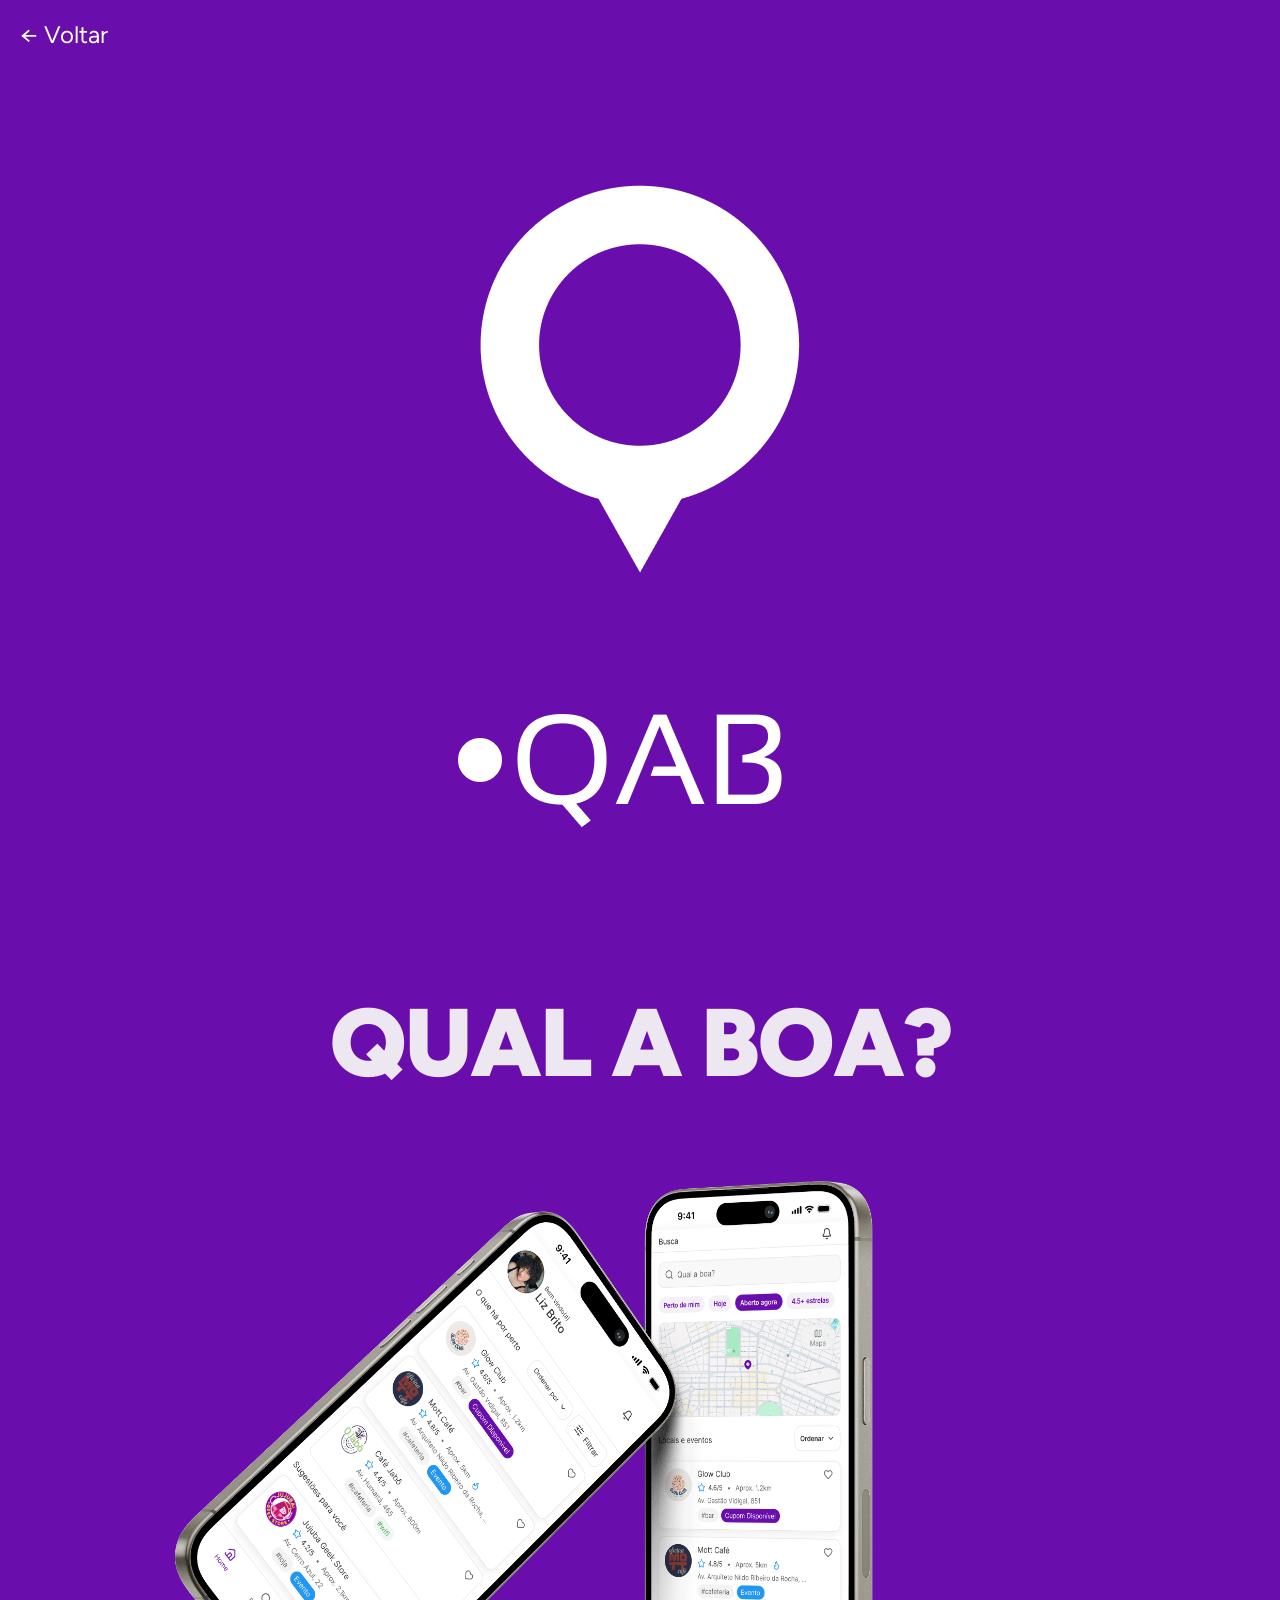
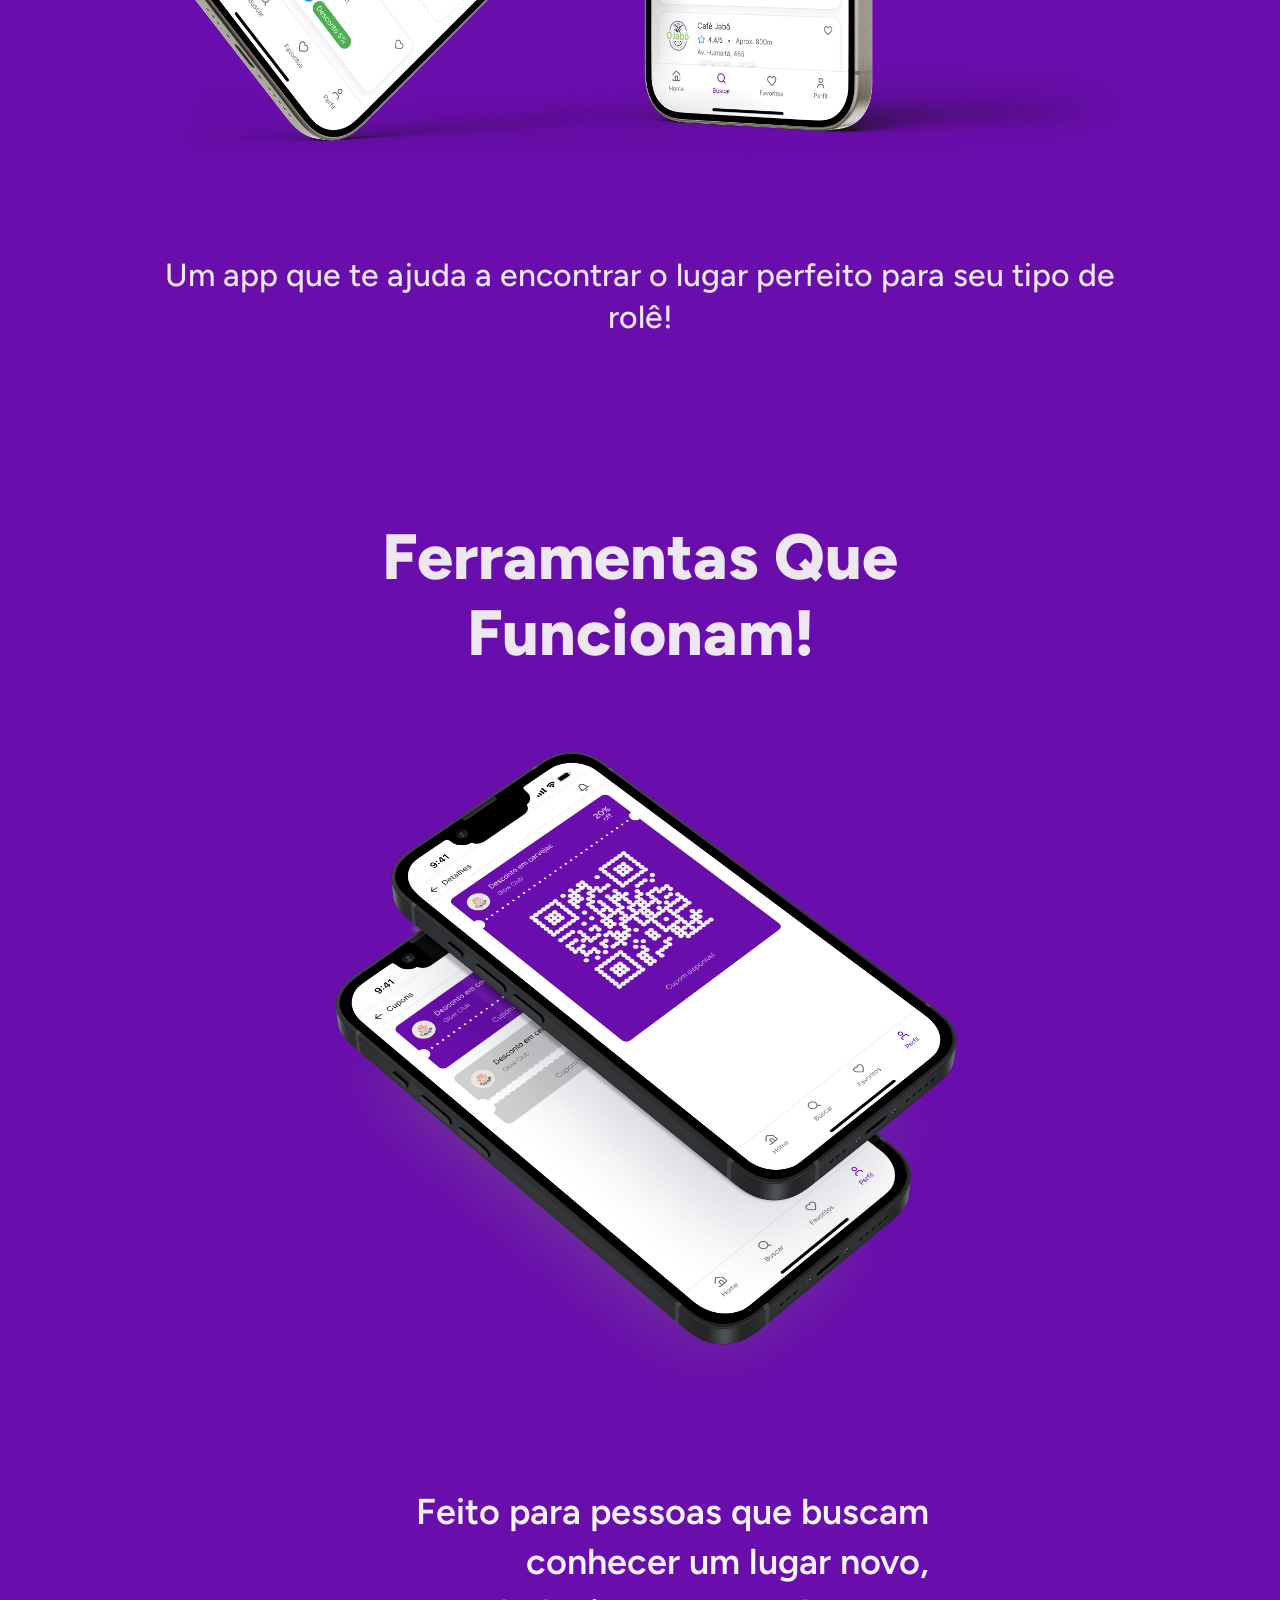
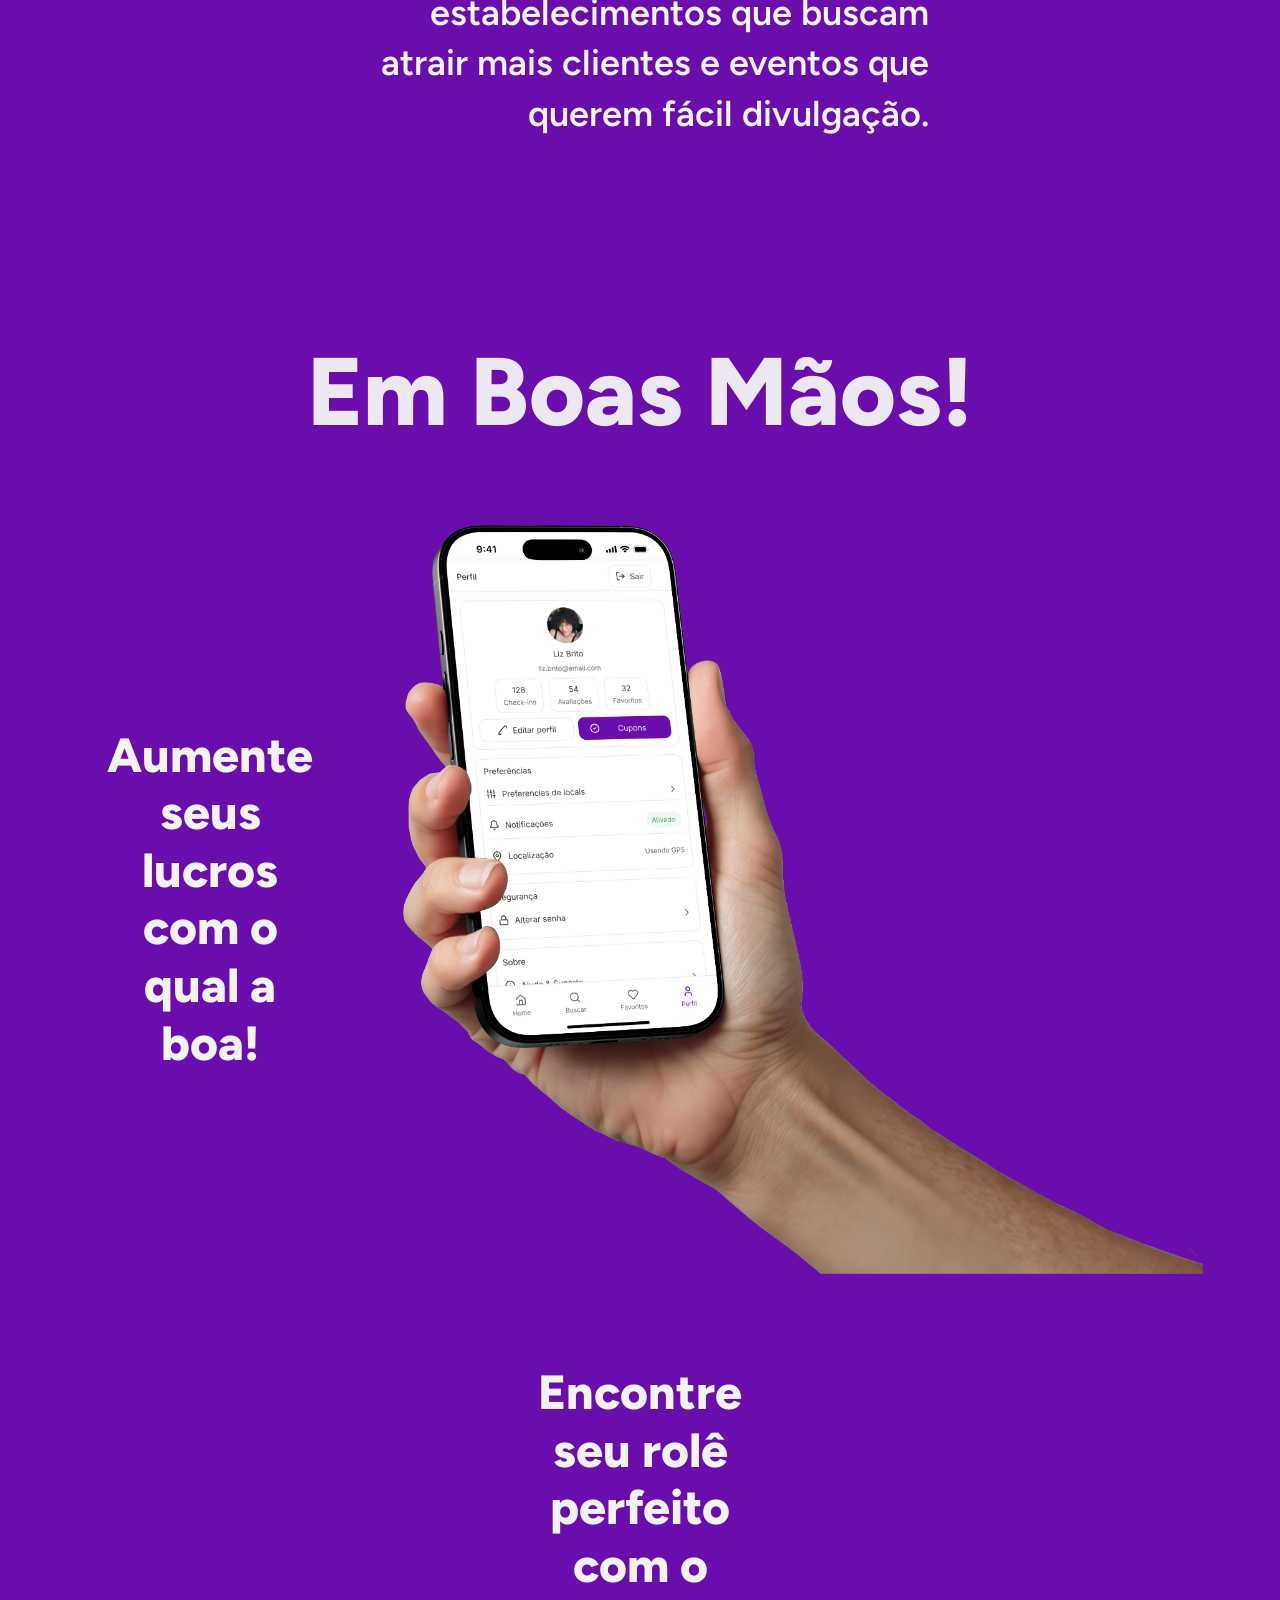
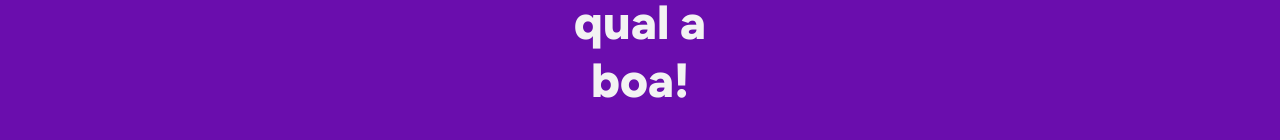
==== QUAL A BOA/index.html @ dbcb4e66 "qual a boa" ====
<!DOCTYPE html>
<html lang="pt-BR">
<head>
    <meta charset="UTF-8">
    <meta name="viewport" content="width=device-width, initial-scale=1.0">
    <title>Qual a Boa? - Encontre o lugar perfeito</title>
    <link rel="preconnect" href="https://fonts.googleapis.com">
    <link rel="preconnect" href="https://fonts.gstatic.com" crossorigin>
    <link href="https://fonts.googleapis.com/css2?family=Figtree:ital,wght@0,300..900;1,300..900&display=swap" rel="stylesheet">
    <link rel="stylesheet" href="styles.css">
    <link rel="stylesheet" href="https://cdnjs.cloudflare.com/ajax/libs/font-awesome/6.0.0/css/all.min.css">
</head>
<body>
    <a href="../index.html" class="back-button">← Voltar</a>

    <div class="container">
        <section class="logo-section">
            <div class="logo-content fade-in-down">
                <img src="assets/logo.png" alt="Qual a Boa Logo" class="logo-image">
            </div>
        </section>

        <section class="hero-section">
            <div class="hero-content">
                <h1 class="hero-title fade-in-up">QUAL A BOA?</h1>
                <div class="phones-container fade-in-up animation-delay-2">
                    <img src="assets/principal.png" alt="App preview" class="phones-image bounce-subtle">
                </div>
                 <p class="hero-subtitle fade-in-up animation-delay-1">Um app que te ajuda a encontrar o lugar perfeito para seu tipo de rolê!</p>
            </div>
        </section>

        <section class="tools-section">
            <h2 class="section-title fade-in-up">Ferramentas que funcionam!</h2>
            <div class="tools-content">
                <div class="tools-image-wrapper fade-in-left">
                    <img src="assets/cupons.png" alt="Cupons e ferramentas" class="tools-image">
                </div>
                <div class="tools-text fade-in-right">
                    <p>Feito para pessoas que buscam conhecer um lugar novo, estabelecimentos que buscam atrair mais clientes e eventos que querem fácil divulgação.</p>
                </div>
            </div>
        </section>

        <section class="benefits-section">
            <h2 class="benefits-title fade-in-up">Em boas mãos!</h2>
            <div class="benefits-content">
                <div class="benefit-card left-card fade-in-right">
                    <h3>Aumente seus lucros com o qual a boa!</h3>
                </div>
                <div class="benefits-image-wrapper fade-in-left">
                    <img src="assets/perfil.png" alt="App em mãos" class="benefits-image scale-up">
                </div>
                <div class="benefit-card right-card fade-in-right animation-delay-1">
                    <h3>Encontre seu rolê perfeito com o qual a boa!</h3>
                </div>
            </div>
        </section>
    </div>

    <script>
        document.querySelectorAll('a').forEach(link => {
            if (link.hostname === window.location.hostname) {
                link.addEventListener('click', function (e) {
                    e.preventDefault();
                    const href = this.href;
                    document.body.classList.add("fade-out");
                    setTimeout(() => {
                        window.location.href = href;
                    }, 500);
                });
            }
        });
    </script>
</body>
</html>
---- QUAL A BOA/styles.css ----
* {
    margin: 0;
    padding: 0;
    box-sizing: border-box;
}

.back-button {
    position: absolute;
    top: 20px;
    left: 20px;
    font-size: 1.5rem;
    color: white;
    text-decoration: none;
    transition: opacity 0.3s ease-in-out;
    z-index: 1000;
}

.back-button:hover {
    opacity: 0.6;
}

.fade-out {
    opacity: 0;
    transition: opacity 0.5s ease-in-out;
}

html, body {
    font-family: 'Figtree', -apple-system, BlinkMacSystemFont, 'Segoe UI', sans-serif;
    background-color: #6a0dad;
    color: #f3f3f3;
    overflow-x: hidden;
    scroll-behavior: smooth;
}

@keyframes fadeInDown {
    from {
        opacity: 0;
        transform: translateY(-30px);
    }
    to {
        opacity: 1;
        transform: translateY(0);
    }
}

@keyframes fadeInUp {
    from {
        opacity: 0;
        transform: translateY(30px);
    }
    to {
        opacity: 1;
        transform: translateY(0);
    }
}

@keyframes fadeInLeft {
    from {
        opacity: 0;
        transform: translateX(-30px);
    }
    to {
        opacity: 1;
        transform: translateX(0);
    }
}

@keyframes fadeInRight {
    from {
        opacity: 0;
        transform: translateX(30px);
    }
    to {
        opacity: 1;
        transform: translateX(0);
    }
}

@keyframes bounceSubtle {
    0%, 100% {
        transform: translateY(0);
    }
    50% {
        transform: translateY(-20px);
    }
}

@keyframes scaleUp {
    from {
        opacity: 0;
        transform: scale(0.9);
    }
    to {
        opacity: 1;
        transform: scale(1);
    }
}

.fade-in-down {
    animation: fadeInDown 0.8s ease-out;
}

.fade-in-up {
    animation: fadeInUp 0.8s ease-out;
}

.fade-in-left {
    animation: fadeInLeft 0.8s ease-out;
}

.fade-in-right {
    animation: fadeInRight 0.8s ease-out;
}

.bounce-subtle {
    animation: bounceSubtle 3s ease-in-out infinite;
}

.scale-up {
    animation: scaleUp 0.8s ease-out;
}

.animation-delay-1 {
    animation-delay: 0.2s;
}

.animation-delay-2 {
    animation-delay: 0.4s;
}

.container {
    width: 100%;
    min-height: 100vh;
    position: relative;
}

.logo-section {
    display: flex;
    justify-content: center;
    align-items: center;
    padding: 60px 20px;
    min-height: 500px;
}

.logo-content {
    display: flex;
    justify-content: center;
    align-items: center;
    width: 100%;
    max-width: 960px;
}

.logo-image {
    width: 960px;
    max-width: 100%;
    height: auto;
    object-fit: contain;
}

.hero-section {
    padding: 80px 20px;
    text-align: center;
}

.hero-content {
    display: flex;
    flex-direction: column;
    align-items: center;
    gap: 50px;
}

.hero-title {
    font-size: 96px;
    font-weight: 900;
    line-height: 1;
    color: rgba(243, 243, 243, 0.95);
    letter-spacing: -2px;
    text-transform: uppercase;
    white-space: nowrap;
}

.hero-subtitle {
    font-size: 32px;
    font-weight: 500;
    color: rgba(243, 243, 243, 0.95);
    max-width: 1013px;
    line-height: 1.3;
}

.phones-container {
    margin: 40px 0;
    display: flex;
    justify-content: center;
    width: 100%;
}

.phones-image {
    width: 1012px;
    max-width: 100%;
    height: auto;
    object-fit: contain;
}

.tools-section {
    padding: 100px 20px;
    display: flex;
    flex-direction: column;
    align-items: center;
    gap: 80px;
}

.section-title {
    font-size: 64px;
    font-weight: 800;
    color: rgba(243, 243, 243, 0.95);
    text-align: center;
    max-width: 864px;
    line-height: 1.2;
    text-transform: capitalize;
}

.tools-content {
    display: flex;
    flex-wrap: wrap;
    align-items: center;
    justify-content: center;
    gap: 80px;
    width: 100%;
    max-width: 1400px;
}

.tools-image-wrapper {
    flex: 0 1 634px;
    display: flex;
    justify-content: center;
}

.tools-image {
    width: 634px;
    max-width: 100%;
    height: auto;
    object-fit: contain;
}

.tools-text {
    flex: 0 1 578px;
    display: flex;
    align-items: center;
}

.tools-text p {
    font-size: 36px;
    font-weight: 600;
    line-height: 1.4;
    color: #f3f3f3;
    text-align: right;
    max-width: 578px;
    margin-left: auto;
}

.benefits-section {
    padding: 100px 20px 0 20px;
    display: flex;
    flex-direction: column;
    align-items: center;
    gap: 80px;
    min-height: 100vh;
}

.benefits-title {
    font-size: 96px;
    font-weight: 800;
    color: rgba(243, 243, 243, 0.95);
    text-align: center;
    line-height: 1.1;
    text-transform: capitalize;
}

.benefits-content {
    display: flex;
    flex-wrap: wrap;
    align-items: center;
    justify-content: center;
    gap: 60px;
    width: 100%;
    max-width: 1500px;
    flex-grow: 1;
}

.benefits-image-wrapper {
    flex: 0 1 800px;
    display: flex;
    justify-content: center;
    align-self: flex-end;
}

.benefits-image {
    width: 800px;
    max-width: 100%;
    height: auto;
    object-fit: contain;
    display: block;
    margin: 0;
}

.benefit-card {
    background-color: transparent;
    border: none;
    padding: 30px;
    transition: transform 0.3s ease;
    flex: 0 1 250px;
    display: flex;
    align-items: center;
    justify-content: center;
}

.benefit-card:hover {
    transform: translateY(-5px);
}

.benefit-card h3 {
    font-size: 48px;
    font-weight: 800;
    color: #f3f3f3;
    line-height: 1.2;
    text-align: center;
}

.left-card h3 {
    max-width: 246px;
}

.right-card h3 {
    max-width: 246px;
}

@media (max-width: 1024px) {
    .hero-title {
        font-size: 72px;
    }

    .hero-subtitle {
        font-size: 24px;
    }

    .section-title {
        font-size: 48px;
    }

    .benefits-title {
        font-size: 72px;
    }

    .benefit-card h3 {
        font-size: 36px;
    }

    .tools-text p {
        font-size: 24px;
        text-align: center;
        margin-left: 0;
    }
}

@media (max-width: 768px) {
    .hero-title {
        font-size: 48px;
    }

    .hero-subtitle {
        font-size: 18px;
    }

    .section-title {
        font-size: 36px;
    }

    .benefits-title {
        font-size: 48px;
    }

    .benefit-card h3 {
        font-size: 24px;
    }

    .tools-content,
    .benefits-content {
        gap: 30px;
    }

    .tools-text p {
        font-size: 18px;
    }

    .logo-section {
        min-height: 250px;
        padding: 20px;
    }

    .hero-section {
        padding: 40px 20px;
    }

    .tools-section {
        padding: 40px 20px;
        gap: 40px;
    }

    .benefits-section {
        padding: 40px 20px;
        gap: 40px;
    }
}

@media (max-width: 480px) {
    .hero-title {
        font-size: 36px;
    }

    .hero-subtitle {
        font-size: 16px;
    }

    .section-title {
        font-size: 28px;
    }

    .benefits-title {
        font-size: 36px;
    }

    .benefit-card h3 {
        font-size: 20px;
    }

    .tools-text p {
        font-size: 16px;
    }
}
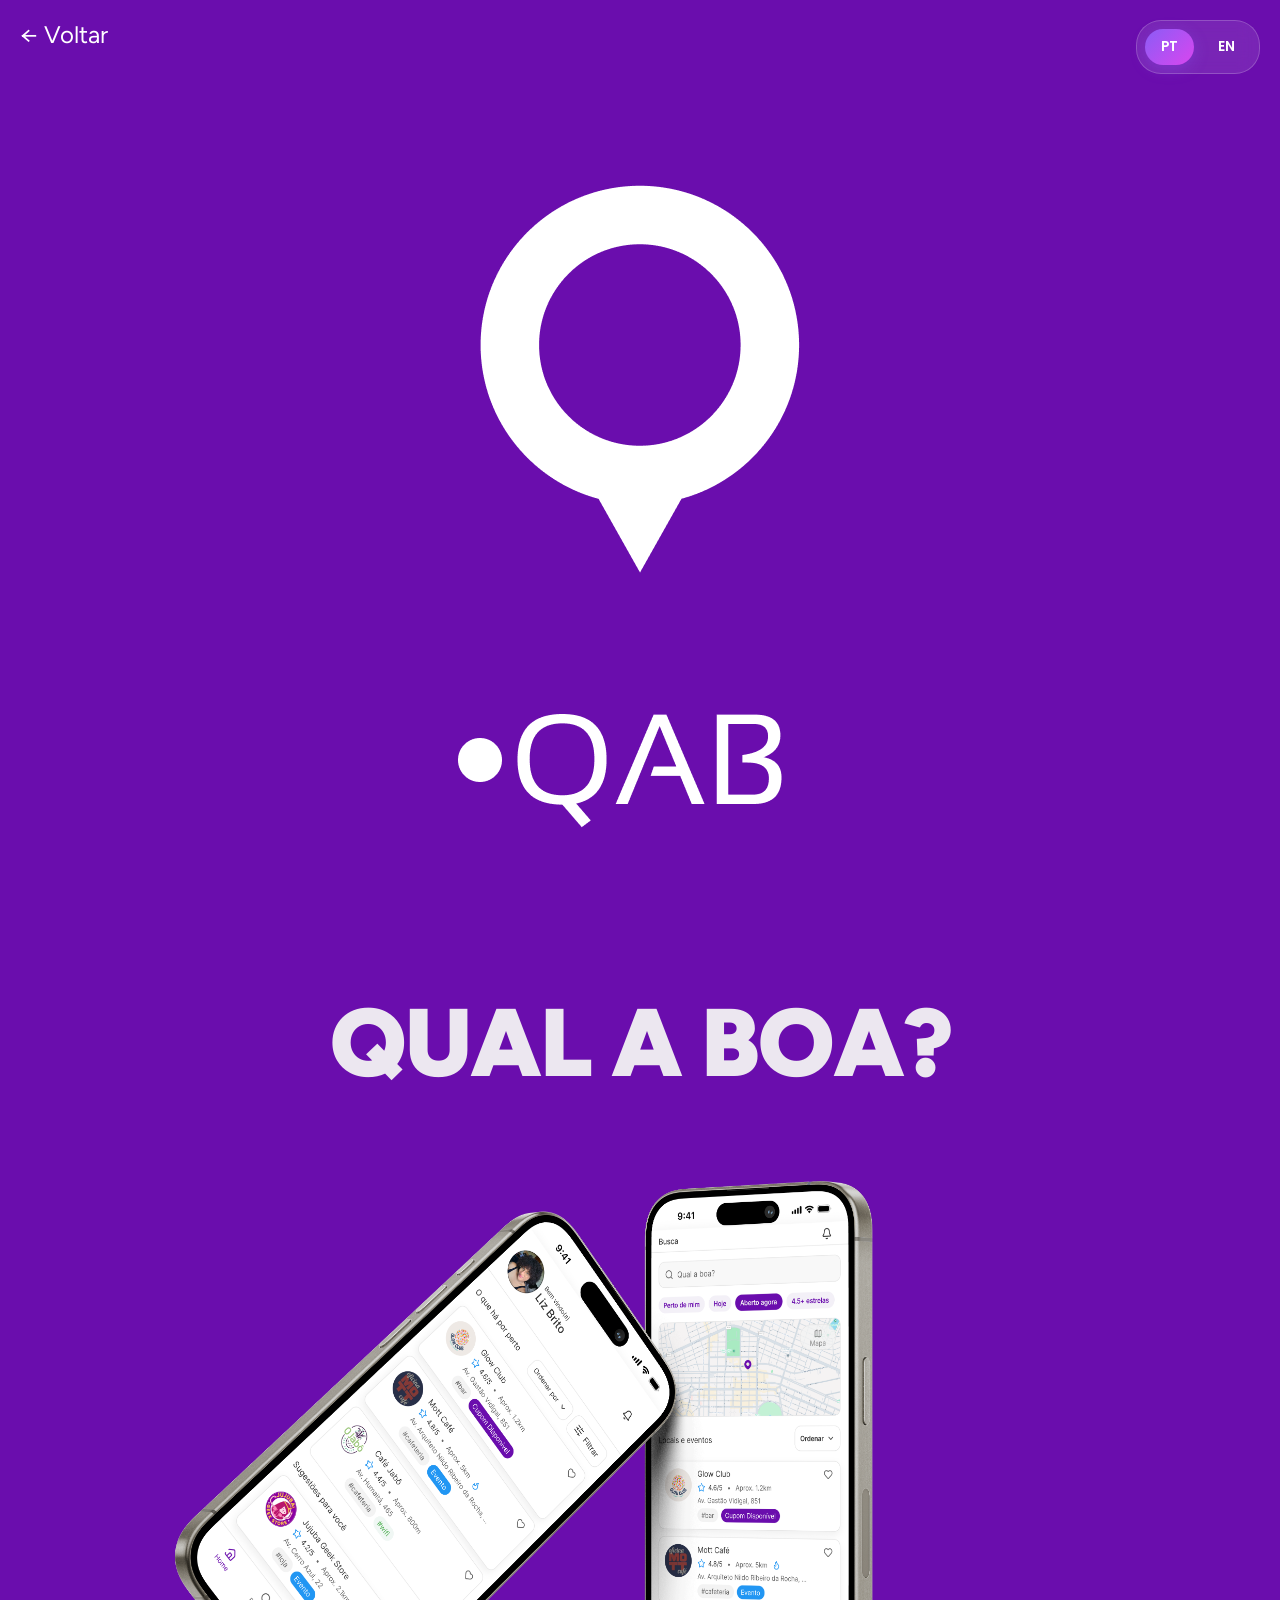
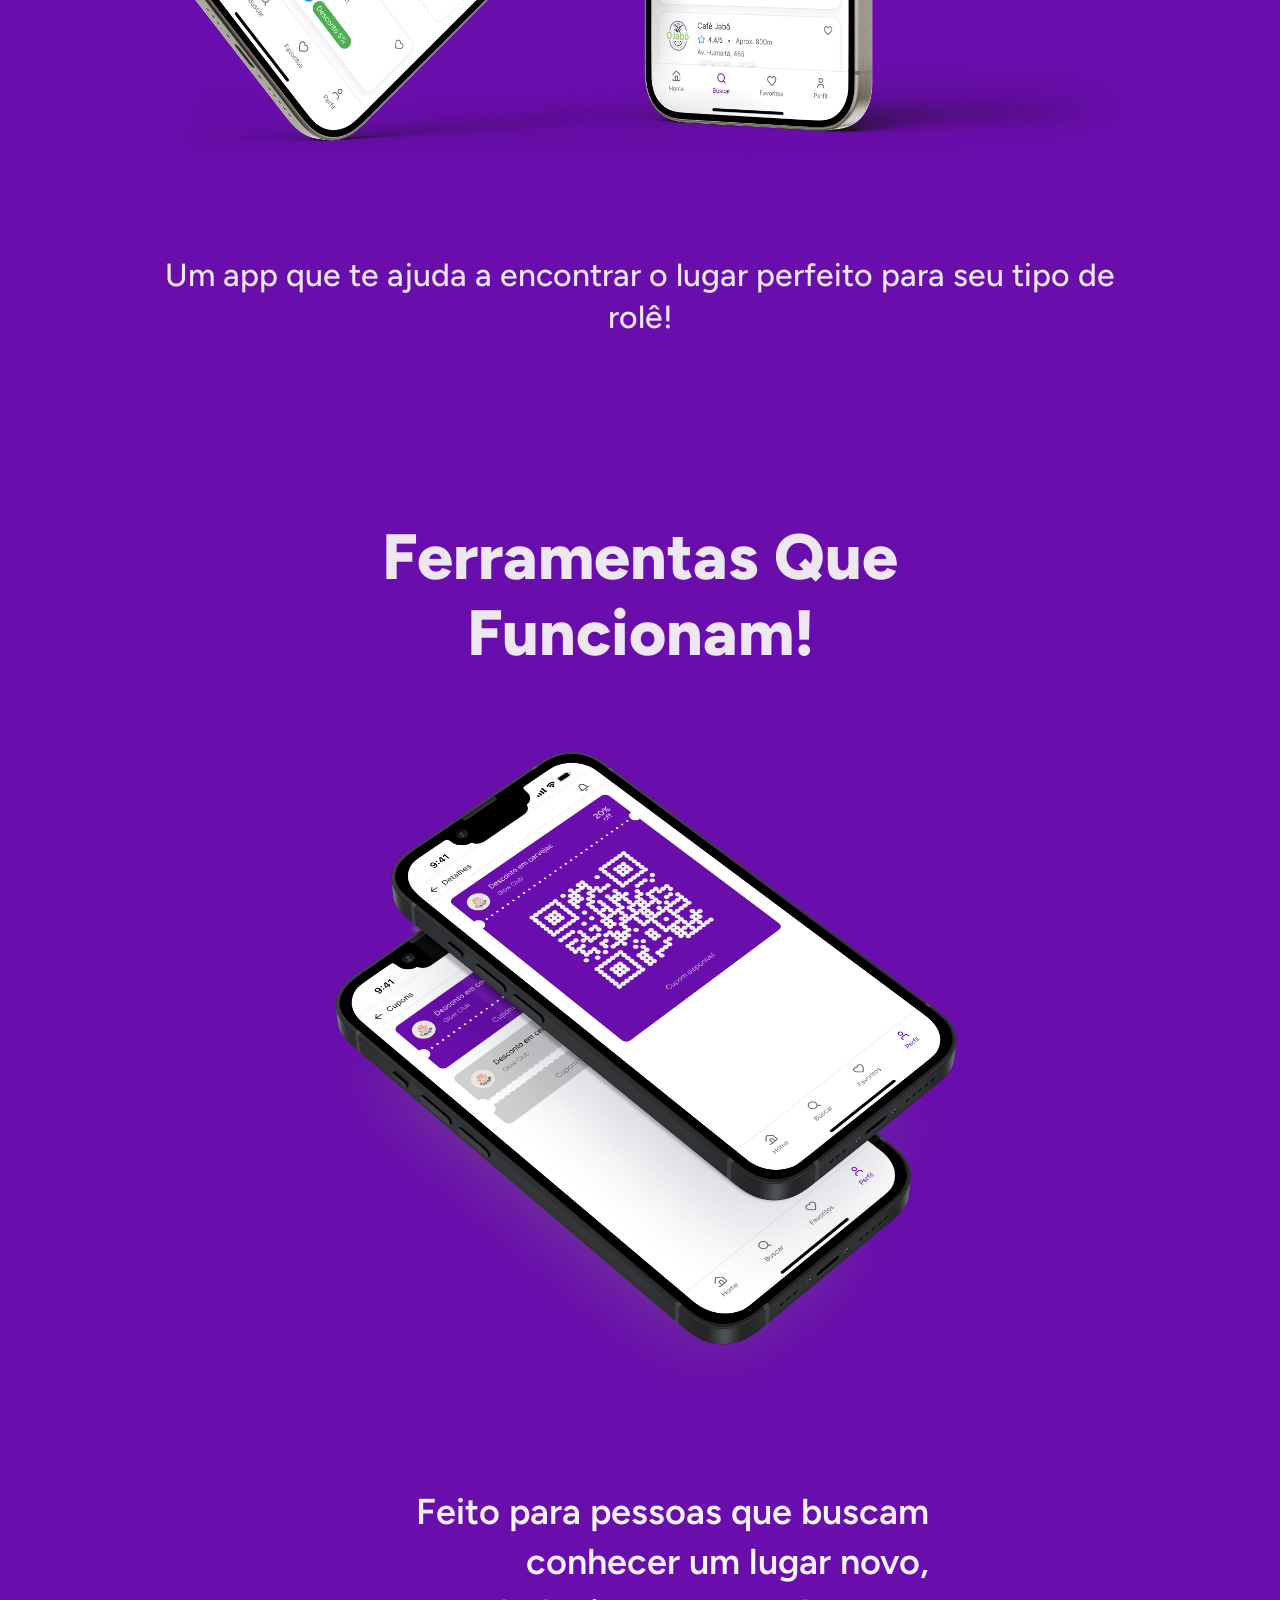
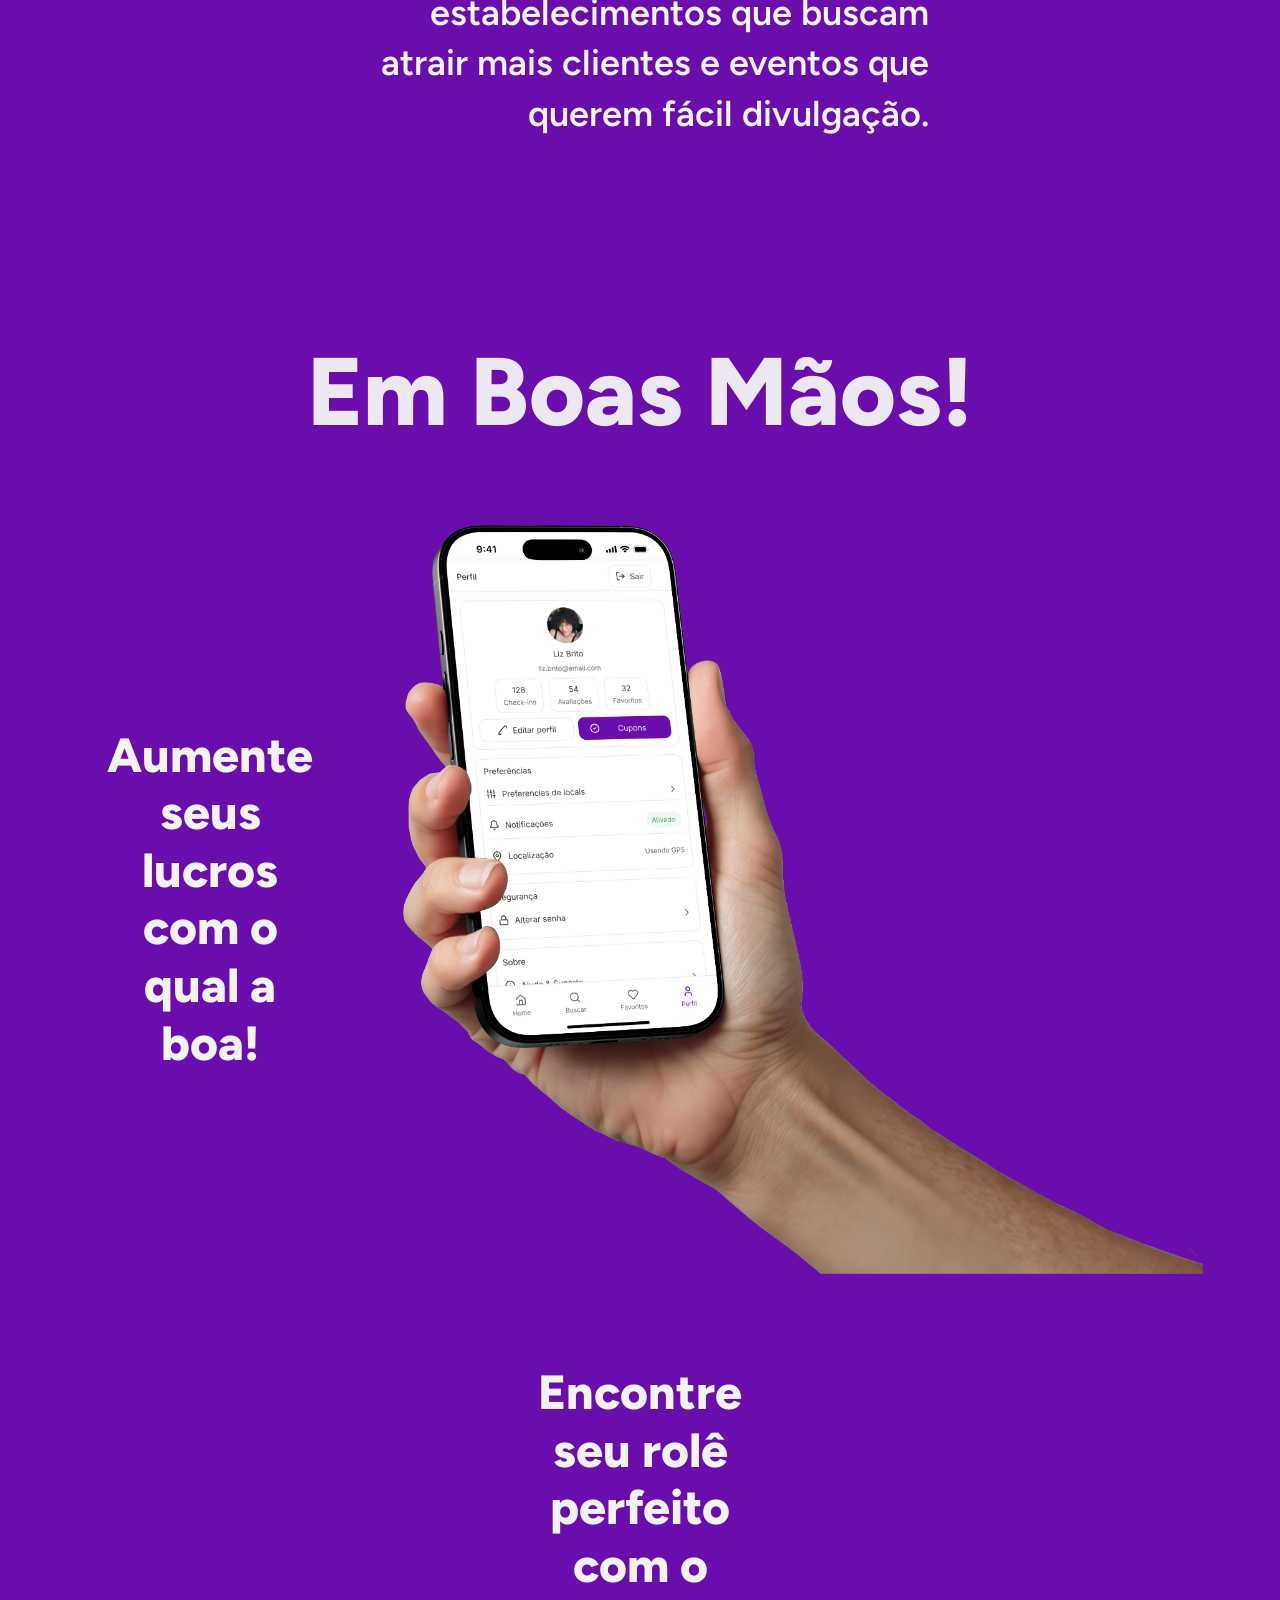
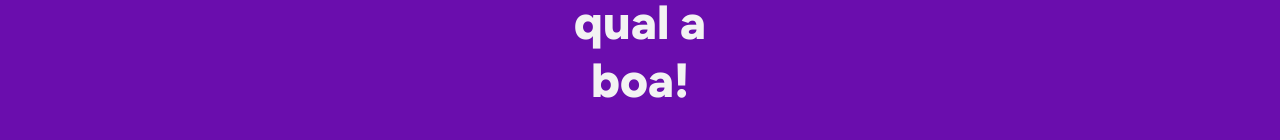
==== commit 4724ad96: "tradução das paginas" ====
--- a/QUAL A BOA/index.html
+++ b/QUAL A BOA/index.html
@@ -6,53 +6,56 @@
     <title>Qual a Boa? - Encontre o lugar perfeito</title>
     <link rel="preconnect" href="https://fonts.googleapis.com">
     <link rel="preconnect" href="https://fonts.gstatic.com" crossorigin>
+    <link href="https://fonts.googleapis.com/css2?family=Poppins&display=swap" rel="stylesheet">
     <link href="https://fonts.googleapis.com/css2?family=Figtree:ital,wght@0,300..900;1,300..900&display=swap" rel="stylesheet">
     <link rel="stylesheet" href="styles.css">
+    <link rel="stylesheet" href="../scripts/language-switcher.css">
     <link rel="stylesheet" href="https://cdnjs.cloudflare.com/ajax/libs/font-awesome/6.0.0/css/all.min.css">
+    <script src="../scripts/translations.js"></script>
 </head>
 <body>
-    <a href="../index.html" class="back-button">← Voltar</a>
+    <a href="../index.html" class="back-button" data-i18n="back-button">← Voltar</a>
 
     <div class="container">
         <section class="logo-section">
             <div class="logo-content fade-in-down">
-                <img src="assets/logo.png" alt="Qual a Boa Logo" class="logo-image">
+                <img src="assets/logo.png" alt="Qual a Boa Logo" data-i18n-alt="logo-alt" class="logo-image">
             </div>
         </section>
 
         <section class="hero-section">
             <div class="hero-content">
-                <h1 class="hero-title fade-in-up">QUAL A BOA?</h1>
+                <h1 class="hero-title fade-in-up" data-i18n="qab-title">QUAL A BOA?</h1>
                 <div class="phones-container fade-in-up animation-delay-2">
-                    <img src="assets/principal.png" alt="App preview" class="phones-image bounce-subtle">
+                    <img src="assets/principal.png" alt="App preview" data-i18n-alt="phones-alt" class="phones-image bounce-subtle">
                 </div>
-                 <p class="hero-subtitle fade-in-up animation-delay-1">Um app que te ajuda a encontrar o lugar perfeito para seu tipo de rolê!</p>
+                 <p class="hero-subtitle fade-in-up animation-delay-1" data-i18n="qab-subtitle">Um app que te ajuda a encontrar o lugar perfeito para seu tipo de rolê!</p>
             </div>
         </section>
 
         <section class="tools-section">
-            <h2 class="section-title fade-in-up">Ferramentas que funcionam!</h2>
+            <h2 class="section-title fade-in-up" data-i18n="tools-title">Ferramentas que funcionam!</h2>
             <div class="tools-content">
                 <div class="tools-image-wrapper fade-in-left">
-                    <img src="assets/cupons.png" alt="Cupons e ferramentas" class="tools-image">
+                    <img src="assets/cupons.png" alt="Cupons e ferramentas" data-i18n-alt="cupons-alt" class="tools-image">
                 </div>
                 <div class="tools-text fade-in-right">
-                    <p>Feito para pessoas que buscam conhecer um lugar novo, estabelecimentos que buscam atrair mais clientes e eventos que querem fácil divulgação.</p>
+                    <p data-i18n="tools-text">Feito para pessoas que buscam conhecer um lugar novo, estabelecimentos que buscam atrair mais clientes e eventos que querem fácil divulgação.</p>
                 </div>
             </div>
         </section>
 
         <section class="benefits-section">
-            <h2 class="benefits-title fade-in-up">Em boas mãos!</h2>
+            <h2 class="benefits-title fade-in-up" data-i18n="benefits-title">Em boas mãos!</h2>
             <div class="benefits-content">
                 <div class="benefit-card left-card fade-in-right">
-                    <h3>Aumente seus lucros com o qual a boa!</h3>
+                    <h3 data-i18n="benefits-card-1">Aumente seus lucros com o qual a boa!</h3>
                 </div>
                 <div class="benefits-image-wrapper fade-in-left">
-                    <img src="assets/perfil.png" alt="App em mãos" class="benefits-image scale-up">
+                    <img src="assets/perfil.png" alt="App em mãos" data-i18n-alt="perfil-alt" class="benefits-image scale-up">
                 </div>
                 <div class="benefit-card right-card fade-in-right animation-delay-1">
-                    <h3>Encontre seu rolê perfeito com o qual a boa!</h3>
+                    <h3 data-i18n="benefits-card-2">Encontre seu rolê perfeito com o qual a boa!</h3>
                 </div>
             </div>
         </section>
--- a/scripts/language-switcher.css
+++ b/scripts/language-switcher.css
@@ -0,0 +1,47 @@
+.language-switcher {
+    position: fixed;
+    top: 20px;
+    right: 20px;
+    display: flex;
+    gap: 8px;
+    z-index: 999;
+    background: rgba(255, 255, 255, 0.1);
+    backdrop-filter: blur(10px);
+    padding: 8px;
+    border-radius: 25px;
+    border: 1px solid rgba(255, 255, 255, 0.2);
+}
+
+.lang-btn {
+    padding: 8px 16px;
+    border: none;
+    background: transparent;
+    color: white;
+    font-weight: 600;
+    font-size: 0.85rem;
+    cursor: pointer;
+    border-radius: 20px;
+    transition: all 0.3s ease-in-out;
+    font-family: Poppins;
+}
+
+.lang-btn:hover {
+    background: rgba(255, 255, 255, 0.2);
+}
+
+.lang-btn.active {
+    background: linear-gradient(135deg, #8B5CF6 0%, #D946EF 100%);
+    box-shadow: 0px 4px 15px rgba(139, 92, 246, 0.3);
+}
+
+@media (max-width: 768px) {
+    .language-switcher {
+        top: 15px;
+        right: 15px;
+    }
+
+    .lang-btn {
+        padding: 6px 12px;
+        font-size: 0.75rem;
+    }
+}
